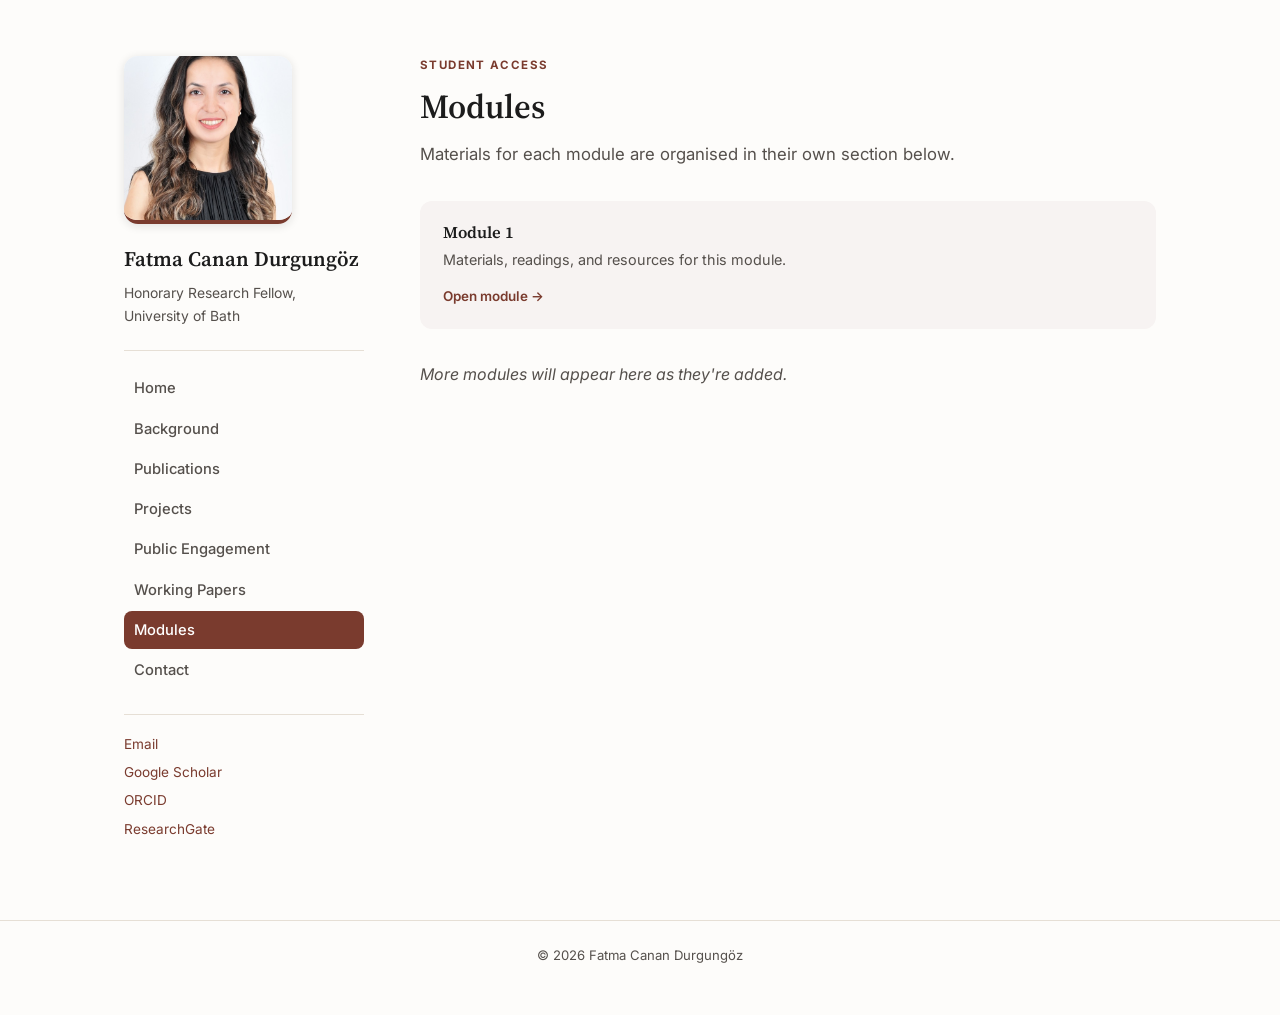
==== modules/d8396848bc502281/index.html @ 1111ee4f "Remove Mersin affiliation, keep Bath only; add code-gated Modules section" ====
<!DOCTYPE html>
<html lang="en">
<head>
<meta charset="UTF-8">
<meta name="viewport" content="width=device-width, initial-scale=1.0">
<meta name="robots" content="noindex, nofollow">
<title>Modules — Fatma Canan Durgungöz</title>
<link rel="preconnect" href="https://fonts.googleapis.com">
<link rel="preconnect" href="https://fonts.gstatic.com" crossorigin>
<link href="https://fonts.googleapis.com/css2?family=Source+Serif+4:opsz,wght@8..60,400;8..60,600;8..60,700&family=Inter:wght@400;500;600&display=swap" rel="stylesheet">
<link rel="stylesheet" href="../../style.css">
</head>
<body>

<div class="page-shell">

  <aside class="sidebar">
    <img class="portrait" src="../../images/fatma-canan-durgungoz.jpg" alt="Portrait of Fatma Canan Durgungöz" width="168" height="168">
    <p class="sidebar-name"><a href="../../index.html">Fatma Canan Durgungöz</a></p>
    <p class="sidebar-roles">Honorary Research Fellow, University of Bath</p>
    <nav class="sidebar-nav" aria-label="Main navigation">
      <a href="../../index.html">Home</a>
      <a href="../../background.html">Background</a>
      <a href="../../publications.html">Publications</a>
      <a href="../../projects.html">Projects</a>
      <a href="../../engagement.html">Public Engagement</a>
      <a href="../../working-papers.html">Working Papers</a>
      <a href="../../modules.html" class="active">Modules</a>
      <a href="../../contact.html">Contact</a>
    </nav>
    <div class="sidebar-contact">
      <a href="mailto:cdurgungoz@mersin.edu.tr">Email</a>
      <a href="https://scholar.google.com/citations?hl=en&amp;user=5FmXeowAAAAJ">Google Scholar</a>
      <a href="https://orcid.org/0000-0001-8758-1861">ORCID</a>
      <a href="https://www.researchgate.net/profile/Canan-Durgungoz">ResearchGate</a>
    </div>
  </aside>

  <main class="main-content">
    <span class="eyebrow">Student Access</span>
    <h1>Modules</h1>
    <p class="lede">Materials for each module are organised in their own section below.</p>

    <ul class="highlight-grid" style="list-style:none; padding:0; margin:32px 0;">
      <li>
        <a class="highlight-card" href="module-1/index.html">
          <h3>Module 1</h3>
          <p>Materials, readings, and resources for this module.</p>
          <span class="go">Open module &rarr;</span>
        </a>
      </li>
    </ul>

    <p class="placeholder">More modules will appear here as they're added.</p>
  </main>

</div>

<footer class="site-footer">
  <p>&copy; <span id="year"></span> Fatma Canan Durgungöz</p>
</footer>

<script>document.getElementById('year').textContent = new Date().getFullYear();</script>

</body>
</html>
---- style.css ----
:root {
  --ink: #1c1c1c;
  --ink-soft: #55504c;
  --line: #e6dfd5;
  --paper: #fdfcfa;
  --card: #ffffff;
  --accent: #7a3b2e;
  --accent-soft: color-mix(in srgb, var(--accent) 12%, white);
  --accent-softer: color-mix(in srgb, var(--accent) 6%, white);
  --max: 1080px;
}

* { box-sizing: border-box; }

html { scroll-behavior: smooth; }

body {
  margin: 0;
  background: var(--paper);
  color: var(--ink);
  font-family: 'Inter', -apple-system, BlinkMacSystemFont, sans-serif;
  line-height: 1.65;
  -webkit-font-smoothing: antialiased;
}

a { color: var(--accent); text-decoration: none; }
a:hover { text-decoration: underline; }

h1, h2, h3 {
  font-family: 'Source Serif 4', Georgia, serif;
  font-weight: 600;
  color: var(--ink);
  line-height: 1.25;
}

.eyebrow {
  display: block;
  font-size: 0.72rem;
  font-weight: 700;
  letter-spacing: 0.12em;
  text-transform: uppercase;
  color: var(--accent);
  margin: 0 0 10px;
}

/* ---------- page shell ---------- */

.page-shell {
  max-width: var(--max);
  margin: 0 auto;
  padding: 56px 24px 80px;
  display: flex;
  gap: 56px;
  align-items: flex-start;
}

/* ---------- sidebar ---------- */

.sidebar {
  width: 240px;
  flex-shrink: 0;
  position: sticky;
  top: 40px;
}

.portrait {
  width: 168px;
  height: 168px;
  border-radius: 14px;
  object-fit: cover;
  display: block;
  box-shadow: 0 2px 10px rgba(28, 28, 28, 0.12);
  border-bottom: 4px solid var(--accent);
}

.sidebar-name {
  font-family: 'Source Serif 4', Georgia, serif;
  font-weight: 600;
  font-size: 1.3rem;
  margin: 18px 0 6px;
}
.sidebar-name a { color: var(--ink); }
.sidebar-name a:hover { color: var(--accent); text-decoration: none; }

.sidebar-roles {
  color: var(--ink-soft);
  font-size: 0.87rem;
  margin: 0 0 22px;
}

.sidebar-nav {
  display: flex;
  flex-direction: column;
  gap: 2px;
  margin-bottom: 24px;
  padding-top: 18px;
  border-top: 1px solid var(--line);
}

.sidebar-nav a {
  color: var(--ink-soft);
  font-weight: 500;
  font-size: 0.92rem;
  padding: 7px 10px;
  border-radius: 8px;
}
.sidebar-nav a:hover {
  background: var(--accent-soft);
  color: var(--accent);
  text-decoration: none;
}
.sidebar-nav a.active {
  background: var(--accent);
  color: #fff;
}

.sidebar-contact {
  display: flex;
  flex-direction: column;
  gap: 6px;
  padding-top: 18px;
  border-top: 1px solid var(--line);
  font-size: 0.85rem;
}

/* ---------- main content ---------- */

.main-content { flex: 1; min-width: 0; }

.main-content h1 {
  font-size: 2.1rem;
  margin: 0 0 22px;
}

.main-content > p.lede {
  font-size: 1.05rem;
  color: var(--ink-soft);
  max-width: 640px;
  margin: -8px 0 32px;
}

p { margin: 0 0 15px; }
p:last-child { margin-bottom: 0; }

.placeholder { color: var(--ink-soft); font-style: italic; }

/* ---------- badges ---------- */

.badges {
  display: flex;
  flex-wrap: wrap;
  gap: 8px;
  margin: 4px 0 32px;
}
.badge {
  background: var(--accent-soft);
  color: var(--accent);
  border-radius: 999px;
  padding: 5px 13px;
  font-size: 0.78rem;
  font-weight: 600;
}

/* ---------- highlight link-cards (home page) ---------- */

.highlight-grid {
  display: grid;
  grid-template-columns: repeat(auto-fit, minmax(220px, 1fr));
  gap: 16px;
  margin: 32px 0;
}

.highlight-card {
  display: block;
  padding: 20px 22px;
  border-radius: 12px;
  background: var(--accent-softer);
  border: 1px solid transparent;
}
.highlight-card:hover {
  border-color: var(--accent);
  text-decoration: none;
}
.highlight-card h3 {
  font-size: 1.02rem;
  margin: 0 0 6px;
}
.highlight-card p {
  color: var(--ink-soft);
  font-size: 0.9rem;
  margin: 0 0 10px;
}
.highlight-card .go {
  color: var(--accent);
  font-weight: 600;
  font-size: 0.84rem;
}

/* ---------- access gate (modules page) ---------- */

.gate-form {
  display: flex;
  flex-wrap: wrap;
  align-items: flex-end;
  gap: 12px;
  margin: 24px 0 10px;
  padding: 22px;
  background: var(--accent-softer);
  border-radius: 12px;
}
.gate-label {
  display: block;
  font-size: 0.8rem;
  font-weight: 600;
  color: var(--ink-soft);
  margin-bottom: 6px;
  width: 100%;
}
.gate-input {
  font: inherit;
  font-size: 0.95rem;
  padding: 9px 12px;
  border: 1px solid var(--line);
  border-radius: 8px;
  background: #fff;
  color: var(--ink);
  flex: 1;
  min-width: 200px;
}
.gate-input:focus { outline: 2px solid var(--accent); outline-offset: 1px; }

.btn-solid {
  font: inherit;
  font-size: 0.9rem;
  font-weight: 600;
  padding: 10px 20px;
  border: none;
  border-radius: 8px;
  background: var(--accent);
  color: #fff;
  cursor: pointer;
}
.btn-solid:hover { opacity: 0.9; }

.gate-error {
  width: 100%;
  color: var(--accent);
  font-size: 0.85rem;
  margin: 8px 0 0;
}

.gate-note {
  color: var(--ink-soft);
  font-size: 0.85rem;
}

/* ---------- timeline (background page) ---------- */

.section-block { margin-bottom: 44px; }
.section-block:last-child { margin-bottom: 0; }
.section-block h2 { font-size: 1.25rem; margin: 0 0 18px; }

.timeline {
  list-style: none;
  margin: 0;
  padding: 0;
  display: flex;
  flex-direction: column;
  gap: 18px;
}
.timeline li {
  display: flex;
  flex-direction: column;
  gap: 2px;
  padding-left: 16px;
  border-left: 2px solid var(--line);
}
.degree { font-weight: 600; }
.inst { color: var(--ink-soft); font-size: 0.95rem; }
.dates { color: var(--accent); font-size: 0.8rem; font-weight: 600; }

/* ---------- publication / project cards ---------- */

.card-list {
  list-style: none;
  margin: 0;
  padding: 0;
  display: flex;
  flex-direction: column;
  gap: 16px;
}

.pub-card {
  background: var(--card);
  border: 1px solid var(--line);
  border-left: 3px solid var(--accent);
  border-radius: 10px;
  padding: 22px 24px;
  transition: box-shadow 0.15s ease, transform 0.15s ease;
}
.pub-card:hover {
  box-shadow: 0 6px 20px rgba(28, 28, 28, 0.07);
  transform: translateY(-2px);
}

.pub-title { margin: 0 0 6px; font-weight: 600; font-size: 1.02rem; }
.pub-meta { margin: 0 0 10px; color: var(--ink-soft); font-size: 0.88rem; }
.pub-desc { margin: 0 0 14px; font-size: 0.95rem; }

.btn-link {
  display: inline-block;
  padding: 6px 15px;
  border: 1px solid var(--accent);
  border-radius: 999px;
  color: var(--accent);
  font-size: 0.83rem;
  font-weight: 600;
}
.btn-link:hover {
  background: var(--accent);
  color: #fff;
  text-decoration: none;
}

.scholar-link { margin-top: 24px; font-size: 0.95rem; }

/* ---------- footer ---------- */

.site-footer {
  border-top: 1px solid var(--line);
  padding: 24px 0 48px;
  text-align: center;
}
.site-footer p {
  color: var(--ink-soft);
  font-size: 0.82rem;
  margin: 0;
}

/* ---------- responsive ---------- */

@media (max-width: 800px) {
  .page-shell { flex-direction: column; gap: 32px; padding: 32px 20px 56px; }
  .sidebar { width: 100%; position: static; }
  .portrait { width: 96px; height: 96px; }
  .sidebar-name { margin-top: 14px; }
  .sidebar-nav { flex-direction: row; flex-wrap: wrap; gap: 6px; border-top: none; padding-top: 8px; }
  .sidebar-contact { flex-direction: row; flex-wrap: wrap; gap: 14px; }
  .main-content h1 { font-size: 1.7rem; }
}
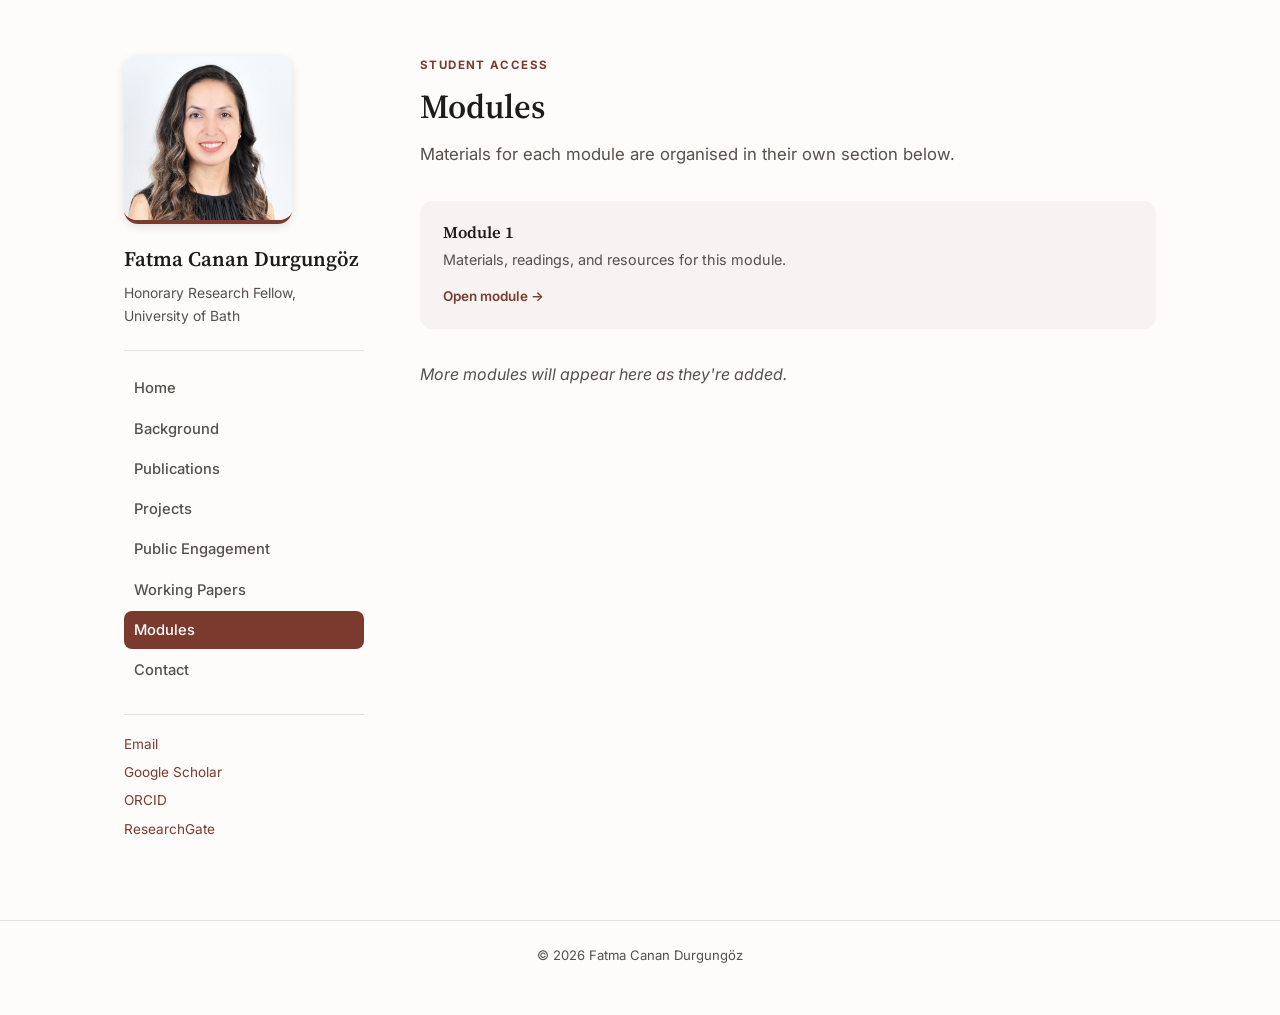
==== commit ba98be8f: "Fix photo crop, remove EDAR link, add accessibility features (skip link, aria-current, focus styles," ====
--- a/modules/d8396848bc502281/index.html
+++ b/modules/d8396848bc502281/index.html
@@ -12,6 +12,8 @@
 </head>
 <body>
 
+<a class="skip-link" href="#main-content">Skip to main content</a>
+
 <div class="page-shell">
 
   <aside class="sidebar">
@@ -25,7 +27,7 @@
       <a href="../../projects.html">Projects</a>
       <a href="../../engagement.html">Public Engagement</a>
       <a href="../../working-papers.html">Working Papers</a>
-      <a href="../../modules.html" class="active">Modules</a>
+      <a href="../../modules.html" class="active" aria-current="page">Modules</a>
       <a href="../../contact.html">Contact</a>
     </nav>
     <div class="sidebar-contact">
@@ -36,7 +38,7 @@
     </div>
   </aside>
 
-  <main class="main-content">
+  <main class="main-content" id="main-content" tabindex="-1">
     <span class="eyebrow">Student Access</span>
     <h1>Modules</h1>
     <p class="lede">Materials for each module are organised in their own section below.</p>
--- a/style.css
+++ b/style.css
@@ -26,6 +26,37 @@
 a { color: var(--accent); text-decoration: none; }
 a:hover { text-decoration: underline; }
 
+a:focus-visible, button:focus-visible, input:focus-visible {
+  outline: 3px solid var(--accent);
+  outline-offset: 2px;
+}
+
+.skip-link {
+  position: absolute;
+  left: -999px;
+  top: 0;
+  width: 1px;
+  height: 1px;
+  overflow: hidden;
+  white-space: nowrap;
+}
+.skip-link:focus {
+  position: fixed;
+  left: 16px;
+  top: 16px;
+  width: auto;
+  height: auto;
+  overflow: visible;
+  z-index: 200;
+  padding: 10px 18px;
+  background: var(--accent);
+  color: #fff;
+  border-radius: 8px;
+  font-weight: 600;
+  font-size: 0.9rem;
+  text-decoration: none;
+}
+
 h1, h2, h3 {
   font-family: 'Source Serif 4', Georgia, serif;
   font-weight: 600;
@@ -68,6 +99,7 @@
   height: 168px;
   border-radius: 14px;
   object-fit: cover;
+  object-position: center 12%;
   display: block;
   box-shadow: 0 2px 10px rgba(28, 28, 28, 0.12);
   border-bottom: 4px solid var(--accent);
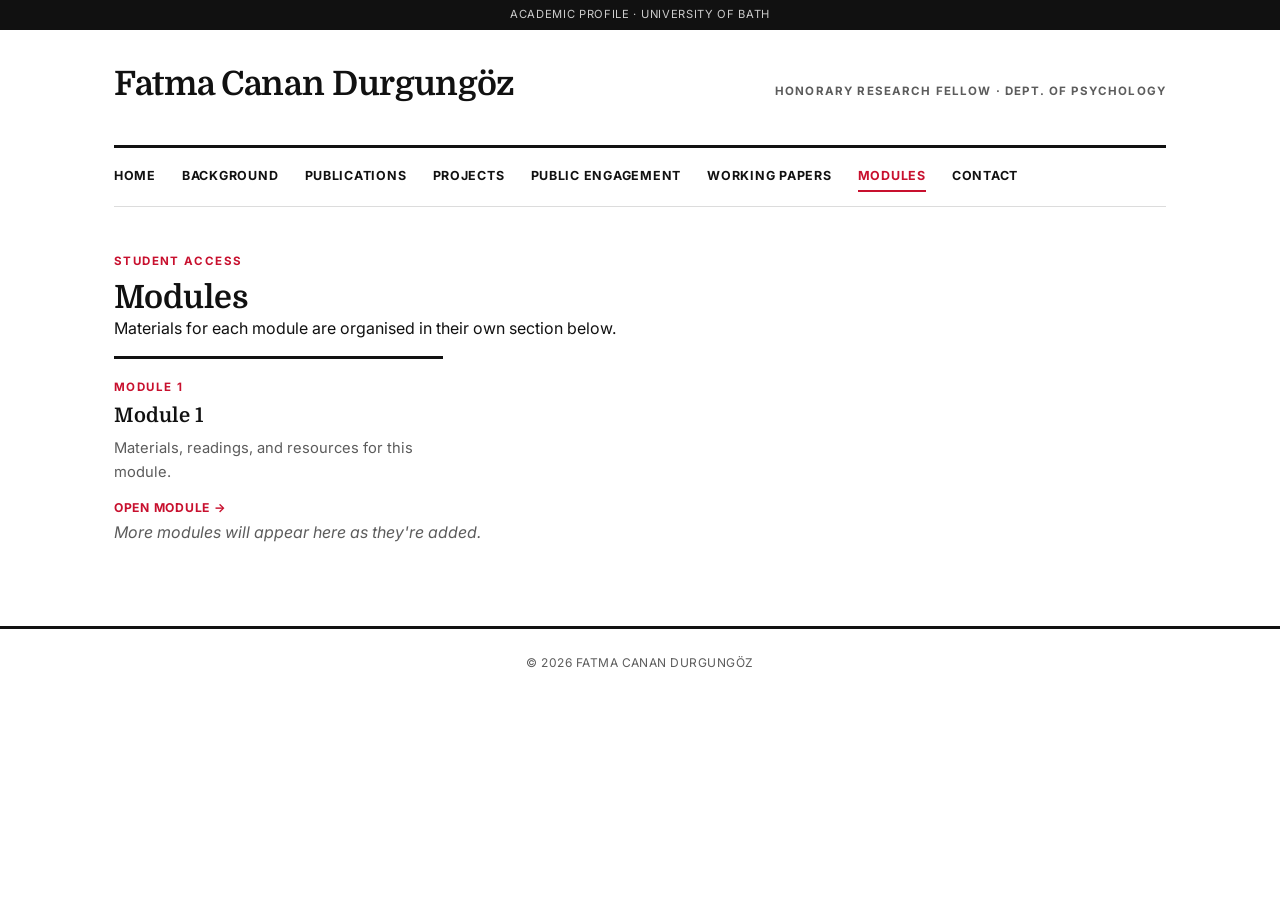
==== commit a9161a23: "Magazine-style redesign: masthead nav, editorial serif headlines, numbered index lists" ====
--- a/modules/d8396848bc502281/index.html
+++ b/modules/d8396848bc502281/index.html
@@ -3,60 +3,53 @@
 <head>
 <meta charset="UTF-8">
 <meta name="viewport" content="width=device-width, initial-scale=1.0">
+<meta name="theme-color" content="#111111">
 <meta name="robots" content="noindex, nofollow">
 <title>Modules — Fatma Canan Durgungöz</title>
 <link rel="preconnect" href="https://fonts.googleapis.com">
 <link rel="preconnect" href="https://fonts.gstatic.com" crossorigin>
-<link href="https://fonts.googleapis.com/css2?family=Source+Serif+4:opsz,wght@8..60,400;8..60,600;8..60,700&family=Inter:wght@400;500;600&display=swap" rel="stylesheet">
+<link href="https://fonts.googleapis.com/css2?family=Domine:wght@400;700&family=Inter:wght@400;500;600;700&display=swap" rel="stylesheet">
 <link rel="stylesheet" href="../../style.css">
 </head>
 <body>
 
 <a class="skip-link" href="#main-content">Skip to main content</a>
 
-<div class="page-shell">
+<div class="utility-bar">Academic Profile &middot; University of Bath</div>
 
-  <aside class="sidebar">
-    <img class="portrait" src="../../images/fatma-canan-durgungoz.jpg" alt="Portrait of Fatma Canan Durgungöz" width="168" height="168">
-    <p class="sidebar-name"><a href="../../index.html">Fatma Canan Durgungöz</a></p>
-    <p class="sidebar-roles">Honorary Research Fellow, University of Bath</p>
-    <nav class="sidebar-nav" aria-label="Main navigation">
-      <a href="../../index.html">Home</a>
-      <a href="../../background.html">Background</a>
-      <a href="../../publications.html">Publications</a>
-      <a href="../../projects.html">Projects</a>
-      <a href="../../engagement.html">Public Engagement</a>
-      <a href="../../working-papers.html">Working Papers</a>
-      <a href="../../modules.html" class="active" aria-current="page">Modules</a>
-      <a href="../../contact.html">Contact</a>
-    </nav>
-    <div class="sidebar-contact">
-      <a href="mailto:cdurgungoz@mersin.edu.tr">Email</a>
-      <a href="https://scholar.google.com/citations?hl=en&amp;user=5FmXeowAAAAJ">Google Scholar</a>
-      <a href="https://orcid.org/0000-0001-8758-1861">ORCID</a>
-      <a href="https://www.researchgate.net/profile/Canan-Durgungoz">ResearchGate</a>
-    </div>
-  </aside>
+<header class="masthead">
+  <div class="masthead-row">
+    <p class="masthead-name"><a href="../../index.html">Fatma Canan Durgungöz</a></p>
+    <p class="masthead-tag">Honorary Research Fellow &middot; Dept. of Psychology</p>
+  </div>
+  <nav class="masthead-nav" aria-label="Main navigation">
+    <a href="../../index.html">Home</a>
+    <a href="../../background.html">Background</a>
+    <a href="../../publications.html">Publications</a>
+    <a href="../../projects.html">Projects</a>
+    <a href="../../engagement.html">Public Engagement</a>
+    <a href="../../working-papers.html">Working Papers</a>
+    <a href="../../modules.html" class="active" aria-current="page">Modules</a>
+    <a href="../../contact.html">Contact</a>
+  </nav>
+</header>
 
-  <main class="main-content" id="main-content" tabindex="-1">
-    <span class="eyebrow">Student Access</span>
-    <h1>Modules</h1>
-    <p class="lede">Materials for each module are organised in their own section below.</p>
+<main class="page-shell" id="main-content" tabindex="-1">
+  <span class="eyebrow">Student Access</span>
+  <h1>Modules</h1>
+  <p class="lede">Materials for each module are organised in their own section below.</p>
 
-    <ul class="highlight-grid" style="list-style:none; padding:0; margin:32px 0;">
-      <li>
-        <a class="highlight-card" href="module-1/index.html">
-          <h3>Module 1</h3>
-          <p>Materials, readings, and resources for this module.</p>
-          <span class="go">Open module &rarr;</span>
-        </a>
-      </li>
-    </ul>
+  <div class="highlight-grid">
+    <a class="highlight-card" href="module-1/index.html">
+      <span class="eyebrow">Module 1</span>
+      <h3>Module 1</h3>
+      <p>Materials, readings, and resources for this module.</p>
+      <span class="go">Open module &rarr;</span>
+    </a>
+  </div>
 
-    <p class="placeholder">More modules will appear here as they're added.</p>
-  </main>
-
-</div>
+  <p class="placeholder">More modules will appear here as they're added.</p>
+</main>
 
 <footer class="site-footer">
   <p>&copy; <span id="year"></span> Fatma Canan Durgungöz</p>
--- a/style.css
+++ b/style.css
@@ -1,13 +1,11 @@
 :root {
-  --ink: #1c1c1c;
-  --ink-soft: #55504c;
-  --line: #e6dfd5;
-  --paper: #fdfcfa;
-  --card: #ffffff;
-  --accent: #7a3b2e;
-  --accent-soft: color-mix(in srgb, var(--accent) 12%, white);
-  --accent-softer: color-mix(in srgb, var(--accent) 6%, white);
-  --max: 1080px;
+  --paper: #ffffff;
+  --ink: #111111;
+  --ink-soft: #5c5c5c;
+  --red: #c8102e;
+  --line: #dcdcdc;
+  --line-strong: #111111;
+  --max: 1100px;
 }
 
 * { box-sizing: border-box; }
@@ -19,15 +17,15 @@
   background: var(--paper);
   color: var(--ink);
   font-family: 'Inter', -apple-system, BlinkMacSystemFont, sans-serif;
-  line-height: 1.65;
+  line-height: 1.6;
   -webkit-font-smoothing: antialiased;
 }
 
-a { color: var(--accent); text-decoration: none; }
+a { color: var(--red); text-decoration: none; }
 a:hover { text-decoration: underline; }
 
 a:focus-visible, button:focus-visible, input:focus-visible {
-  outline: 3px solid var(--accent);
+  outline: 3px solid var(--red);
   outline-offset: 2px;
 }
 
@@ -47,31 +45,93 @@
   width: auto;
   height: auto;
   overflow: visible;
-  z-index: 200;
+  z-index: 300;
   padding: 10px 18px;
-  background: var(--accent);
+  background: var(--red);
   color: #fff;
-  border-radius: 8px;
-  font-weight: 600;
+  border-radius: 2px;
+  font-weight: 700;
   font-size: 0.9rem;
   text-decoration: none;
 }
 
 h1, h2, h3 {
-  font-family: 'Source Serif 4', Georgia, serif;
-  font-weight: 600;
+  font-family: 'Domine', Georgia, serif;
+  font-weight: 700;
   color: var(--ink);
-  line-height: 1.25;
-}
-
-.eyebrow {
-  display: block;
+  line-height: 1.12;
+  margin: 0;
+}
+
+/* ---------- masthead ---------- */
+
+.utility-bar {
+  background: var(--ink);
+  color: #ccc;
+  font-size: 0.7rem;
+  letter-spacing: 0.06em;
+  text-transform: uppercase;
+  padding: 6px 24px;
+  text-align: center;
+}
+
+.masthead {
+  max-width: var(--max);
+  margin: 0 auto;
+  padding: 28px 24px 0;
+}
+
+.masthead-row {
+  display: flex;
+  justify-content: space-between;
+  align-items: baseline;
+  flex-wrap: wrap;
+  gap: 8px;
+  padding-bottom: 18px;
+}
+
+.masthead-name {
+  font-family: 'Domine', Georgia, serif;
+  font-weight: 700;
+  font-size: 2.1rem;
+  letter-spacing: -0.01em;
+}
+.masthead-name a { color: var(--ink); }
+.masthead-name a:hover { text-decoration: none; }
+
+.masthead-tag {
   font-size: 0.72rem;
   font-weight: 700;
-  letter-spacing: 0.12em;
-  text-transform: uppercase;
-  color: var(--accent);
-  margin: 0 0 10px;
+  letter-spacing: 0.1em;
+  text-transform: uppercase;
+  color: var(--ink-soft);
+}
+
+.masthead-nav {
+  display: flex;
+  flex-wrap: wrap;
+  gap: 2px 26px;
+  padding: 14px 0;
+  border-top: 3px solid var(--line-strong);
+  border-bottom: 1px solid var(--line);
+}
+.masthead-nav a {
+  color: var(--ink);
+  font-size: 0.78rem;
+  font-weight: 700;
+  letter-spacing: 0.06em;
+  text-transform: uppercase;
+  padding: 4px 0;
+  border-bottom: 2px solid transparent;
+}
+.masthead-nav a:hover {
+  color: var(--red);
+  text-decoration: none;
+  border-bottom-color: var(--red);
+}
+.masthead-nav a.active {
+  color: var(--red);
+  border-bottom-color: var(--red);
 }
 
 /* ---------- page shell ---------- */
@@ -79,89 +139,54 @@
 .page-shell {
   max-width: var(--max);
   margin: 0 auto;
-  padding: 56px 24px 80px;
-  display: flex;
-  gap: 56px;
-  align-items: flex-start;
-}
-
-/* ---------- sidebar ---------- */
-
-.sidebar {
-  width: 240px;
-  flex-shrink: 0;
-  position: sticky;
-  top: 40px;
-}
-
-.portrait {
-  width: 168px;
-  height: 168px;
-  border-radius: 14px;
+  padding: 40px 24px 80px;
+}
+
+.eyebrow {
+  display: inline-block;
+  font-size: 0.72rem;
+  font-weight: 700;
+  letter-spacing: 0.12em;
+  text-transform: uppercase;
+  color: var(--red);
+  margin: 0 0 10px;
+}
+
+/* ---------- hero (home page) ---------- */
+
+.hero {
+  display: grid;
+  grid-template-columns: 1.1fr 0.9fr;
+  gap: 48px;
+  align-items: center;
+  padding-bottom: 44px;
+  margin-bottom: 44px;
+  border-bottom: 1px solid var(--line);
+}
+.hero-photo {
+  width: 100%;
+  aspect-ratio: 4 / 5;
   object-fit: cover;
-  object-position: center 12%;
+  object-position: center top;
+  filter: grayscale(1) contrast(1.08);
   display: block;
-  box-shadow: 0 2px 10px rgba(28, 28, 28, 0.12);
-  border-bottom: 4px solid var(--accent);
-}
-
-.sidebar-name {
-  font-family: 'Source Serif 4', Georgia, serif;
-  font-weight: 600;
-  font-size: 1.3rem;
-  margin: 18px 0 6px;
-}
-.sidebar-name a { color: var(--ink); }
-.sidebar-name a:hover { color: var(--accent); text-decoration: none; }
-
-.sidebar-roles {
-  color: var(--ink-soft);
-  font-size: 0.87rem;
-  margin: 0 0 22px;
-}
-
-.sidebar-nav {
-  display: flex;
-  flex-direction: column;
-  gap: 2px;
-  margin-bottom: 24px;
-  padding-top: 18px;
-  border-top: 1px solid var(--line);
-}
-
-.sidebar-nav a {
-  color: var(--ink-soft);
-  font-weight: 500;
-  font-size: 0.92rem;
-  padding: 7px 10px;
-  border-radius: 8px;
-}
-.sidebar-nav a:hover {
-  background: var(--accent-soft);
-  color: var(--accent);
-  text-decoration: none;
-}
-.sidebar-nav a.active {
-  background: var(--accent);
-  color: #fff;
-}
-
-.sidebar-contact {
-  display: flex;
-  flex-direction: column;
-  gap: 6px;
-  padding-top: 18px;
-  border-top: 1px solid var(--line);
-  font-size: 0.85rem;
-}
-
-/* ---------- main content ---------- */
-
-.main-content { flex: 1; min-width: 0; }
+}
+.hero h1 {
+  font-size: 3rem;
+  margin-bottom: 18px;
+}
+.hero .lede {
+  font-size: 1.15rem;
+  color: var(--ink-soft);
+  font-family: 'Domine', Georgia, serif;
+  font-style: italic;
+  font-weight: 400;
+  margin: 0;
+}
 
 .main-content h1 {
-  font-size: 2.1rem;
-  margin: 0 0 22px;
+  font-size: 2.4rem;
+  margin-bottom: 22px;
 }
 
 .main-content > p.lede {
@@ -176,57 +201,73 @@
 
 .placeholder { color: var(--ink-soft); font-style: italic; }
 
-/* ---------- badges ---------- */
-
-.badges {
+/* ---------- stat row ---------- */
+
+.stat-row {
   display: flex;
   flex-wrap: wrap;
-  gap: 8px;
-  margin: 4px 0 32px;
-}
-.badge {
-  background: var(--accent-soft);
-  color: var(--accent);
-  border-radius: 999px;
-  padding: 5px 13px;
-  font-size: 0.78rem;
-  font-weight: 600;
-}
-
-/* ---------- highlight link-cards (home page) ---------- */
+  gap: 0;
+  margin: 8px 0 36px;
+  border-top: 3px solid var(--line-strong);
+  border-bottom: 1px solid var(--line);
+}
+.stat {
+  display: flex;
+  flex-direction: column;
+  padding: 16px 28px 16px 0;
+  margin-right: 28px;
+  border-right: 1px solid var(--line);
+}
+.stat:last-child { border-right: none; }
+.stat-num {
+  font-family: 'Domine', Georgia, serif;
+  font-size: 2rem;
+  font-weight: 700;
+  color: var(--red);
+  line-height: 1;
+}
+.stat-label {
+  font-size: 0.7rem;
+  color: var(--ink-soft);
+  margin-top: 6px;
+  text-transform: uppercase;
+  letter-spacing: 0.05em;
+}
+
+/* ---------- story grid (home page highlights) ---------- */
 
 .highlight-grid {
   display: grid;
-  grid-template-columns: repeat(auto-fit, minmax(220px, 1fr));
-  gap: 16px;
-  margin: 32px 0;
+  grid-template-columns: repeat(3, 1fr);
+  gap: 32px;
+  margin: 8px 0 0;
 }
 
 .highlight-card {
   display: block;
-  padding: 20px 22px;
-  border-radius: 12px;
-  background: var(--accent-softer);
-  border: 1px solid transparent;
-}
-.highlight-card:hover {
-  border-color: var(--accent);
-  text-decoration: none;
-}
+  padding-top: 14px;
+  border-top: 3px solid var(--line-strong);
+}
+.highlight-card .eyebrow { margin-bottom: 8px; }
 .highlight-card h3 {
-  font-size: 1.02rem;
-  margin: 0 0 6px;
-}
+  font-size: 1.25rem;
+  margin: 0 0 10px;
+}
+.highlight-card:hover h3 { color: var(--red); }
 .highlight-card p {
   color: var(--ink-soft);
-  font-size: 0.9rem;
+  font-size: 0.92rem;
   margin: 0 0 10px;
+  font-family: 'Inter', sans-serif;
 }
 .highlight-card .go {
-  color: var(--accent);
-  font-weight: 600;
-  font-size: 0.84rem;
-}
+  color: var(--red);
+  font-weight: 700;
+  font-size: 0.76rem;
+  letter-spacing: 0.06em;
+  text-transform: uppercase;
+}
+.highlight-card:hover { text-decoration: none; }
 
 /* ---------- access gate (modules page) ---------- */
 
@@ -237,13 +278,15 @@
   gap: 12px;
   margin: 24px 0 10px;
   padding: 22px;
-  background: var(--accent-softer);
-  border-radius: 12px;
+  background: #f7f7f7;
+  border: 1px solid var(--line);
 }
 .gate-label {
   display: block;
-  font-size: 0.8rem;
-  font-weight: 600;
+  font-size: 0.75rem;
+  font-weight: 700;
+  letter-spacing: 0.06em;
+  text-transform: uppercase;
   color: var(--ink-soft);
   margin-bottom: 6px;
   width: 100%;
@@ -252,45 +295,42 @@
   font: inherit;
   font-size: 0.95rem;
   padding: 9px 12px;
-  border: 1px solid var(--line);
-  border-radius: 8px;
+  border: 1px solid var(--ink);
+  border-radius: 0;
   background: #fff;
   color: var(--ink);
   flex: 1;
   min-width: 200px;
 }
-.gate-input:focus { outline: 2px solid var(--accent); outline-offset: 1px; }
+.gate-input:focus { outline: 2px solid var(--red); outline-offset: 1px; }
 
 .btn-solid {
   font: inherit;
-  font-size: 0.9rem;
-  font-weight: 600;
-  padding: 10px 20px;
+  font-size: 0.78rem;
+  font-weight: 700;
+  letter-spacing: 0.06em;
+  text-transform: uppercase;
+  padding: 11px 24px;
   border: none;
-  border-radius: 8px;
-  background: var(--accent);
+  background: var(--red);
   color: #fff;
   cursor: pointer;
 }
-.btn-solid:hover { opacity: 0.9; }
-
-.gate-error {
-  width: 100%;
-  color: var(--accent);
-  font-size: 0.85rem;
-  margin: 8px 0 0;
-}
-
-.gate-note {
-  color: var(--ink-soft);
-  font-size: 0.85rem;
-}
+.btn-solid:hover { opacity: 0.88; }
+
+.gate-error { width: 100%; color: var(--red); font-size: 0.85rem; margin: 8px 0 0; }
+.gate-note { color: var(--ink-soft); font-size: 0.85rem; }
 
 /* ---------- timeline (background page) ---------- */
 
 .section-block { margin-bottom: 44px; }
 .section-block:last-child { margin-bottom: 0; }
-.section-block h2 { font-size: 1.25rem; margin: 0 0 18px; }
+.section-block h2 {
+  font-size: 1.3rem;
+  margin: 0 0 18px;
+  padding-bottom: 10px;
+  border-bottom: 3px solid var(--line-strong);
+}
 
 .timeline {
   list-style: none;
@@ -298,85 +338,100 @@
   padding: 0;
   display: flex;
   flex-direction: column;
-  gap: 18px;
 }
 .timeline li {
   display: flex;
   flex-direction: column;
   gap: 2px;
-  padding-left: 16px;
-  border-left: 2px solid var(--line);
-}
-.degree { font-weight: 600; }
+  padding: 16px 0;
+  border-bottom: 1px solid var(--line);
+}
+.timeline li:first-child { padding-top: 0; }
+.degree { font-weight: 700; font-family: 'Domine', Georgia, serif; font-size: 1.05rem; }
 .inst { color: var(--ink-soft); font-size: 0.95rem; }
-.dates { color: var(--accent); font-size: 0.8rem; font-weight: 600; }
-
-/* ---------- publication / project cards ---------- */
+.dates { color: var(--red); font-size: 0.78rem; font-weight: 700; letter-spacing: 0.04em; text-transform: uppercase; }
+
+/* ---------- publication / project index list ---------- */
 
 .card-list {
   list-style: none;
   margin: 0;
   padding: 0;
-  display: flex;
-  flex-direction: column;
-  gap: 16px;
+  counter-reset: entry;
 }
 
 .pub-card {
-  background: var(--card);
-  border: 1px solid var(--line);
-  border-left: 3px solid var(--accent);
-  border-radius: 10px;
-  padding: 22px 24px;
-  transition: box-shadow 0.15s ease, transform 0.15s ease;
-}
-.pub-card:hover {
-  box-shadow: 0 6px 20px rgba(28, 28, 28, 0.07);
-  transform: translateY(-2px);
-}
-
-.pub-title { margin: 0 0 6px; font-weight: 600; font-size: 1.02rem; }
-.pub-meta { margin: 0 0 10px; color: var(--ink-soft); font-size: 0.88rem; }
-.pub-desc { margin: 0 0 14px; font-size: 0.95rem; }
+  position: relative;
+  padding: 26px 0 26px 52px;
+  border-bottom: 1px solid var(--line);
+  counter-increment: entry;
+}
+.pub-card:first-child { border-top: 3px solid var(--line-strong); }
+.pub-card::before {
+  content: counter(entry, decimal-leading-zero);
+  position: absolute;
+  left: 0;
+  top: 26px;
+  font-family: 'Domine', Georgia, serif;
+  font-size: 1.1rem;
+  font-weight: 700;
+  color: var(--red);
+}
+
+.pub-title {
+  margin: 0 0 6px;
+  font-weight: 700;
+  font-family: 'Domine', Georgia, serif;
+  font-size: 1.15rem;
+  color: var(--ink);
+}
+.pub-meta {
+  margin: 0 0 10px;
+  color: var(--ink-soft);
+  font-size: 0.78rem;
+  text-transform: uppercase;
+  letter-spacing: 0.04em;
+}
+.pub-desc { margin: 0 0 12px; font-size: 0.96rem; }
 
 .btn-link {
   display: inline-block;
-  padding: 6px 15px;
-  border: 1px solid var(--accent);
-  border-radius: 999px;
-  color: var(--accent);
-  font-size: 0.83rem;
-  font-weight: 600;
-}
-.btn-link:hover {
-  background: var(--accent);
-  color: #fff;
-  text-decoration: none;
-}
+  font-size: 0.76rem;
+  font-weight: 700;
+  letter-spacing: 0.06em;
+  text-transform: uppercase;
+  color: var(--red);
+  border-bottom: 2px solid var(--red);
+  padding-bottom: 1px;
+}
+.btn-link:hover { text-decoration: none; color: var(--ink); border-color: var(--ink); }
 
 .scholar-link { margin-top: 24px; font-size: 0.95rem; }
 
 /* ---------- footer ---------- */
 
 .site-footer {
-  border-top: 1px solid var(--line);
+  border-top: 3px solid var(--line-strong);
   padding: 24px 0 48px;
   text-align: center;
 }
 .site-footer p {
   color: var(--ink-soft);
-  font-size: 0.82rem;
+  font-size: 0.75rem;
+  letter-spacing: 0.04em;
+  text-transform: uppercase;
   margin: 0;
 }
 
 /* ---------- responsive ---------- */
 
 @media (max-width: 800px) {
-  .page-shell { flex-direction: column; gap: 32px; padding: 32px 20px 56px; }
-  .sidebar { width: 100%; position: static; }
-  .portrait { width: 96px; height: 96px; }
-  .sidebar-name { margin-top: 14px; }
-  .sidebar-nav { flex-direction: row; flex-wrap: wrap; gap: 6px; border-top: none; padding-top: 8px; }
-  .sidebar-contact { flex-direction: row; flex-wrap: wrap; gap: 14px; }
-  .main-content h1 { font-size: 1.7rem; }
-}
+  .masthead-row { flex-direction: column; align-items: flex-start; }
+  .masthead-name { font-size: 1.6rem; }
+  .masthead-nav { gap: 4px 16px; }
+  .hero { grid-template-columns: 1fr; gap: 24px; }
+  .hero h1 { font-size: 2.1rem; }
+  .highlight-grid { grid-template-columns: 1fr; gap: 28px; }
+  .main-content h1 { font-size: 1.8rem; }
+  .stat { padding-right: 18px; margin-right: 18px; }
+}
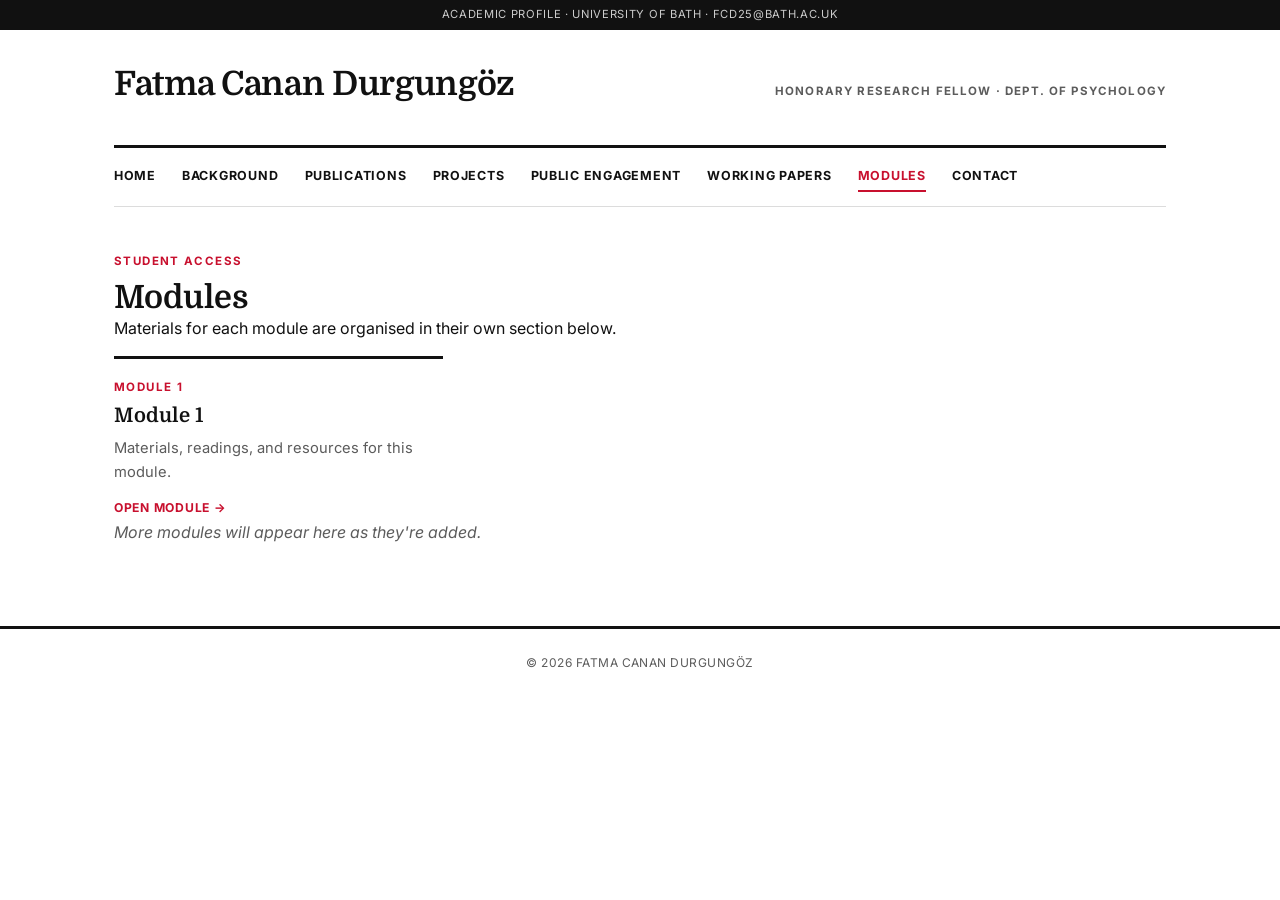
==== commit be19a635: "Rewrite in first person, resize/color photo, update to 12 publications, add Bath email, detail 3 lib" ====
--- a/modules/d8396848bc502281/index.html
+++ b/modules/d8396848bc502281/index.html
@@ -15,7 +15,7 @@
 
 <a class="skip-link" href="#main-content">Skip to main content</a>
 
-<div class="utility-bar">Academic Profile &middot; University of Bath</div>
+<div class="utility-bar">Academic Profile &middot; University of Bath &middot; fcd25@bath.ac.uk</div>
 
 <header class="masthead">
   <div class="masthead-row">
--- a/style.css
+++ b/style.css
@@ -156,20 +156,21 @@
 
 .hero {
   display: grid;
-  grid-template-columns: 1.1fr 0.9fr;
-  gap: 48px;
-  align-items: center;
+  grid-template-columns: 1fr 160px;
+  gap: 40px;
+  align-items: start;
   padding-bottom: 44px;
   margin-bottom: 44px;
   border-bottom: 1px solid var(--line);
 }
 .hero-photo {
-  width: 100%;
-  aspect-ratio: 4 / 5;
+  width: 160px;
+  height: 160px;
+  border-radius: 12px;
   object-fit: cover;
   object-position: center top;
-  filter: grayscale(1) contrast(1.08);
   display: block;
+  box-shadow: 0 2px 10px rgba(0, 0, 0, 0.12);
 }
 .hero h1 {
   font-size: 3rem;
@@ -429,7 +430,9 @@
   .masthead-row { flex-direction: column; align-items: flex-start; }
   .masthead-name { font-size: 1.6rem; }
   .masthead-nav { gap: 4px 16px; }
-  .hero { grid-template-columns: 1fr; gap: 24px; }
+  .hero { grid-template-columns: 1fr; gap: 20px; }
+  .hero { display: flex; flex-direction: column-reverse; }
+  .hero-photo { width: 100px; height: 100px; }
   .hero h1 { font-size: 2.1rem; }
   .highlight-grid { grid-template-columns: 1fr; gap: 28px; }
   .main-content h1 { font-size: 1.8rem; }
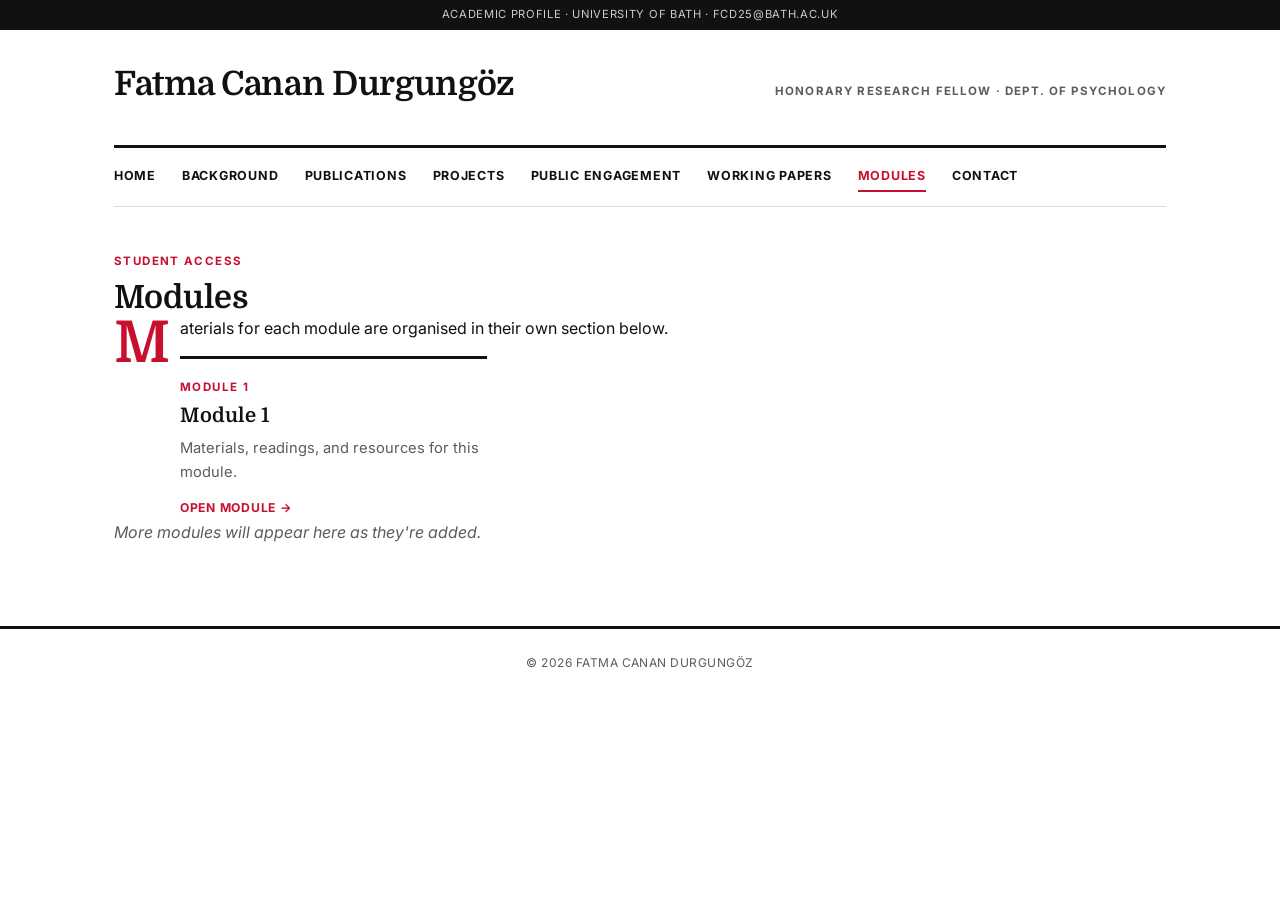
==== commit d7e2ab8d: "Enlarge/rebalance hero photo, replace vague headline, add TIME-style red drop caps to opening paragr" ====
--- a/modules/d8396848bc502281/index.html
+++ b/modules/d8396848bc502281/index.html
@@ -37,7 +37,7 @@
 <main class="page-shell" id="main-content" tabindex="-1">
   <span class="eyebrow">Student Access</span>
   <h1>Modules</h1>
-  <p class="lede">Materials for each module are organised in their own section below.</p>
+  <p class="lede opener">Materials for each module are organised in their own section below.</p>
 
   <div class="highlight-grid">
     <a class="highlight-card" href="module-1/index.html">
--- a/style.css
+++ b/style.css
@@ -156,16 +156,16 @@
 
 .hero {
   display: grid;
-  grid-template-columns: 1fr 160px;
+  grid-template-columns: 1fr 240px;
   gap: 40px;
-  align-items: start;
+  align-items: center;
   padding-bottom: 44px;
   margin-bottom: 44px;
   border-bottom: 1px solid var(--line);
 }
 .hero-photo {
-  width: 160px;
-  height: 160px;
+  width: 240px;
+  height: 240px;
   border-radius: 12px;
   object-fit: cover;
   object-position: center top;
@@ -199,6 +199,16 @@
 
 p { margin: 0 0 15px; }
 p:last-child { margin-bottom: 0; }
+
+.opener::first-letter {
+  font-family: 'Domine', Georgia, serif;
+  font-size: 3.6rem;
+  font-weight: 700;
+  color: var(--red);
+  float: left;
+  line-height: 0.82;
+  margin: 4px 10px 0 0;
+}
 
 .placeholder { color: var(--ink-soft); font-style: italic; }
 
@@ -432,7 +442,7 @@
   .masthead-nav { gap: 4px 16px; }
   .hero { grid-template-columns: 1fr; gap: 20px; }
   .hero { display: flex; flex-direction: column-reverse; }
-  .hero-photo { width: 100px; height: 100px; }
+  .hero-photo { width: 140px; height: 140px; }
   .hero h1 { font-size: 2.1rem; }
   .highlight-grid { grid-template-columns: 1fr; gap: 28px; }
   .main-content h1 { font-size: 1.8rem; }
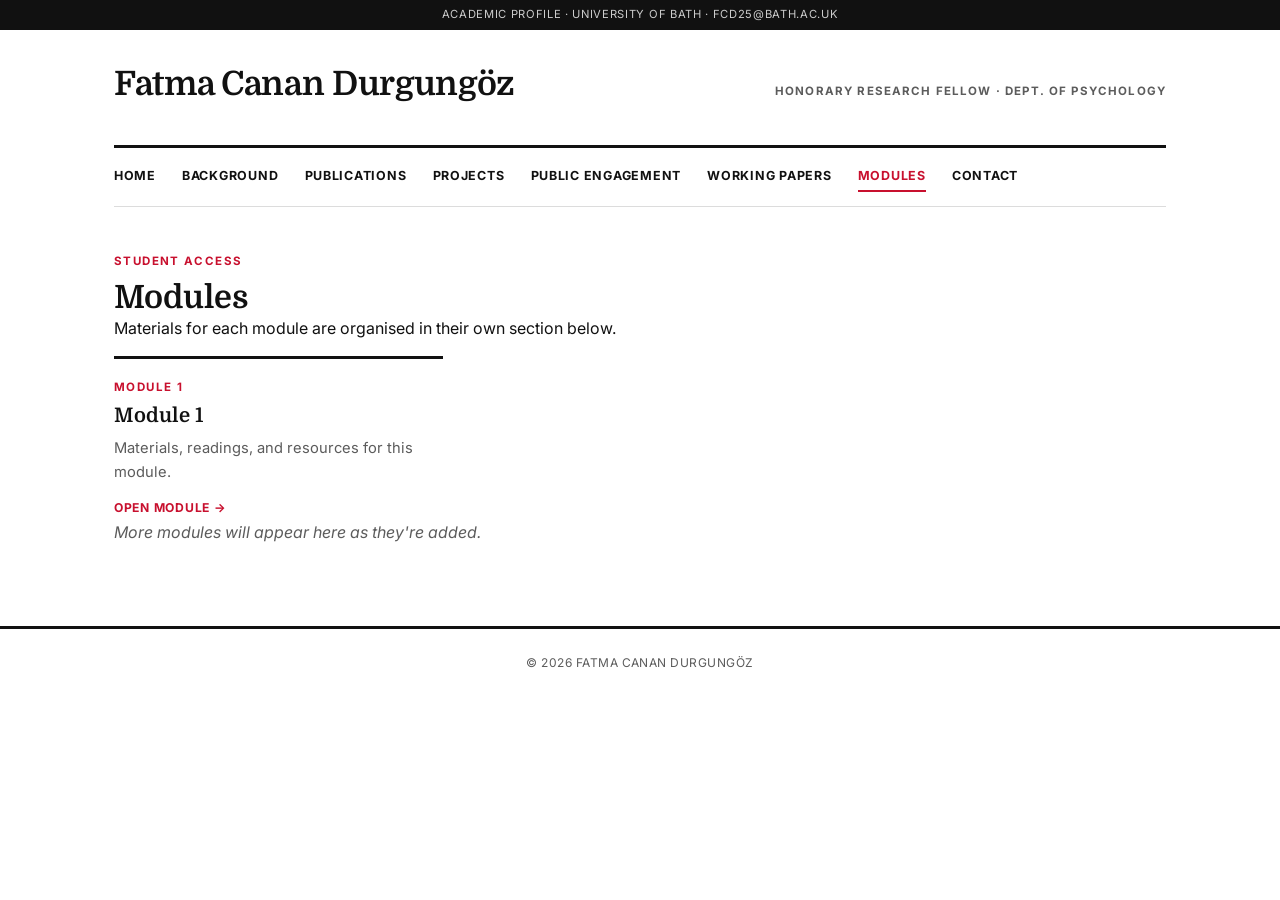
==== commit ee0cd67a: "Restrict drop cap to home page only; blend hero photo into page with soft edge fade and larger size" ====
--- a/modules/d8396848bc502281/index.html
+++ b/modules/d8396848bc502281/index.html
@@ -37,7 +37,7 @@
 <main class="page-shell" id="main-content" tabindex="-1">
   <span class="eyebrow">Student Access</span>
   <h1>Modules</h1>
-  <p class="lede opener">Materials for each module are organised in their own section below.</p>
+  <p class="lede">Materials for each module are organised in their own section below.</p>
 
   <div class="highlight-grid">
     <a class="highlight-card" href="module-1/index.html">
--- a/style.css
+++ b/style.css
@@ -156,21 +156,23 @@
 
 .hero {
   display: grid;
-  grid-template-columns: 1fr 240px;
-  gap: 40px;
+  grid-template-columns: 1fr 320px;
+  gap: 24px;
   align-items: center;
   padding-bottom: 44px;
   margin-bottom: 44px;
   border-bottom: 1px solid var(--line);
 }
 .hero-photo {
-  width: 240px;
-  height: 240px;
-  border-radius: 12px;
+  width: 320px;
+  height: 320px;
   object-fit: cover;
   object-position: center top;
   display: block;
-  box-shadow: 0 2px 10px rgba(0, 0, 0, 0.12);
+  filter: saturate(0.8) contrast(0.94) brightness(1.06) sepia(0.06);
+  opacity: 0.92;
+  -webkit-mask-image: radial-gradient(ellipse 68% 68% at center, black 45%, transparent 92%);
+  mask-image: radial-gradient(ellipse 68% 68% at center, black 45%, transparent 92%);
 }
 .hero h1 {
   font-size: 3rem;
@@ -442,7 +444,7 @@
   .masthead-nav { gap: 4px 16px; }
   .hero { grid-template-columns: 1fr; gap: 20px; }
   .hero { display: flex; flex-direction: column-reverse; }
-  .hero-photo { width: 140px; height: 140px; }
+  .hero-photo { width: 200px; height: 200px; }
   .hero h1 { font-size: 2.1rem; }
   .highlight-grid { grid-template-columns: 1fr; gap: 28px; }
   .main-content h1 { font-size: 1.8rem; }
